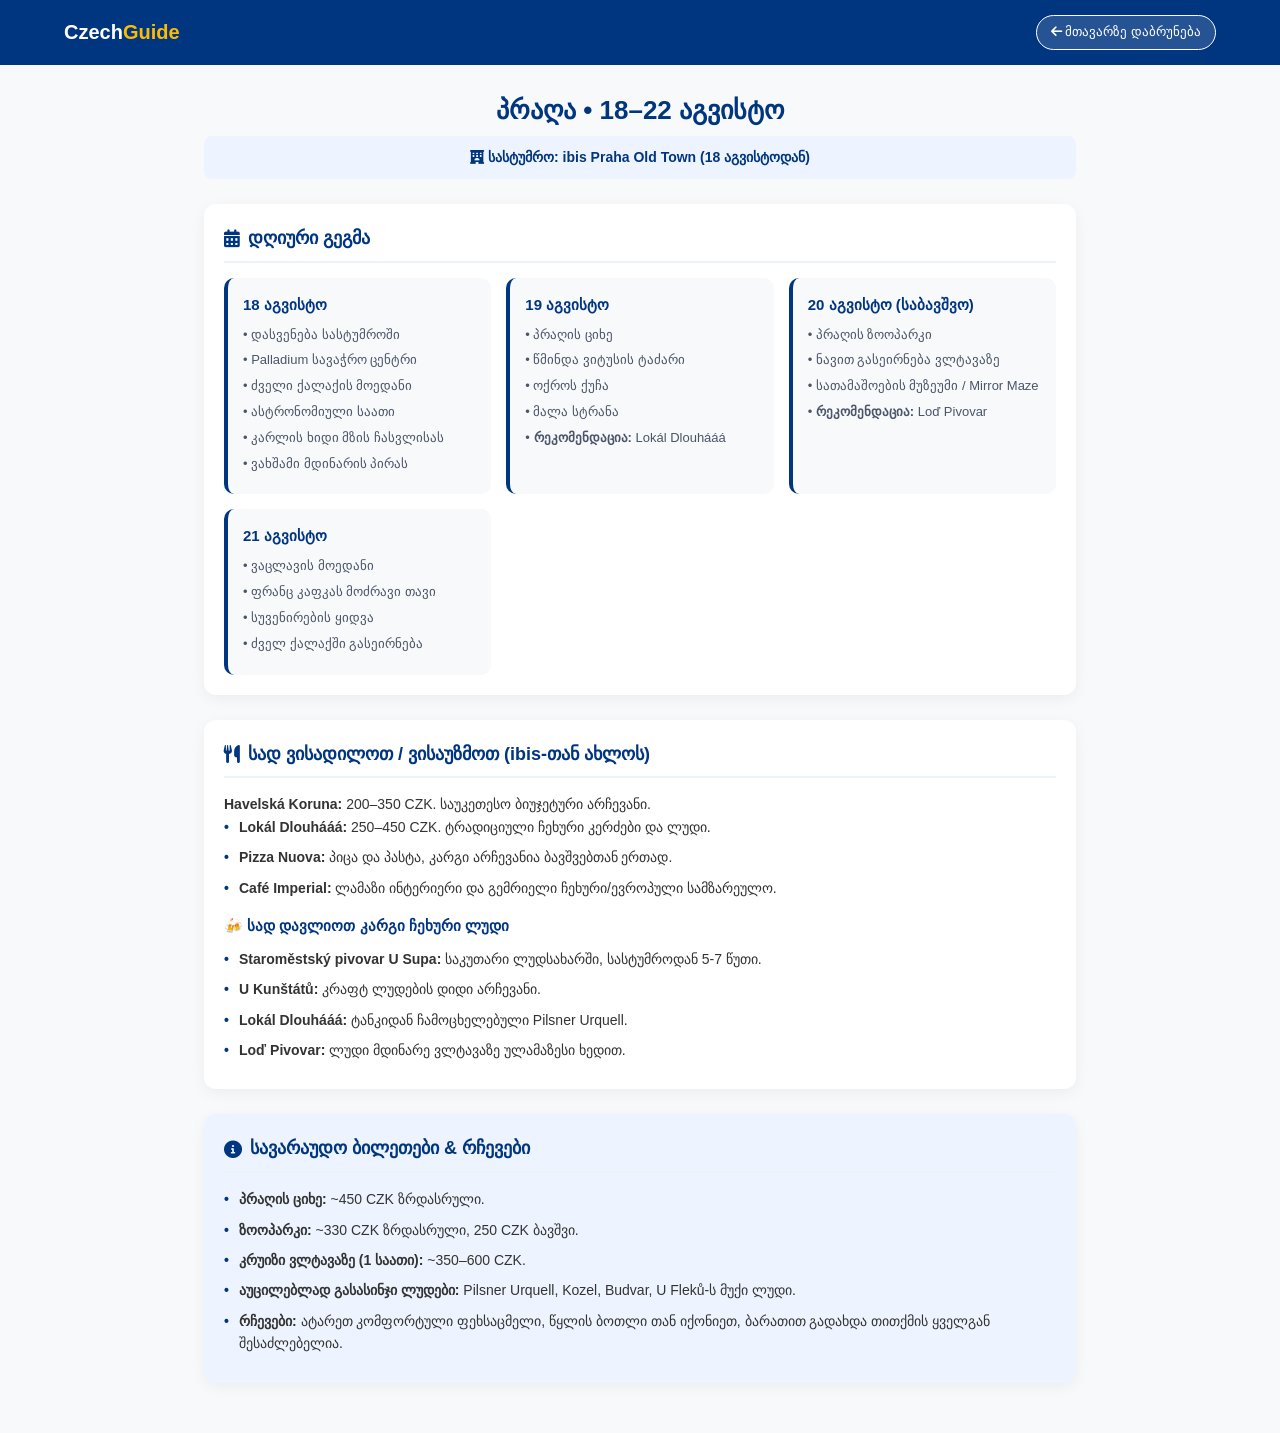
==== templates/itinerary.html @ fffee2aa "Create itinerary.html" ====
<!DOCTYPE html>
<html lang="ka">
<head>
    <meta charset="UTF-8">
    <meta name="viewport" content="width=device-width, initial-scale=1.0">
    <title>პრაღა • 18–22 აგვისტოს გეგმა</title>
    <link rel="stylesheet" href="https://cdnjs.cloudflare.com/ajax/libs/font-awesome/6.0.0/css/all.min.css">
    
    <style>
        * {
            margin: 0;
            padding: 0;
            box-sizing: border-box;
            font-family: BlinkMacSystemFont, -apple-system, Roboto, 'Segoe UI', Tahoma, Geneva, Verdana, sans-serif;
        }

        body {
            background-color: #f8f9fa;
            color: #333;
            line-height: 1.6;
        }

        header {
            background-color: #003580;
            padding: 15px 5%;
            display: flex;
            justify-content: space-between;
            align-items: center;
            color: white;
            position: sticky;
            top: 0;
            z-index: 100;
        }

        .logo {
            font-size: 20px;
            font-weight: bold;
            color: #ffffff;
            text-decoration: none;
        }

        .logo span {
            color: #febb02;
        }

        .back-btn {
            color: white;
            text-decoration: none;
            background: rgba(255,255,255,0.15);
            padding: 6px 14px;
            border-radius: 20px;
            font-size: 13px;
            border: 1px solid white;
        }

        .container {
            padding: 25px 5%;
            max-width: 1000px;
            margin: 0 auto;
        }

        .page-title {
            text-align: center;
            color: #003580;
            margin-bottom: 5px;
            font-size: 26px;
        }

        .hotel-badge {
            text-align: center;
            background: #eef4ff;
            color: #003580;
            padding: 10px;
            border-radius: 8px;
            font-weight: bold;
            margin-bottom: 25px;
            font-size: 14px;
        }

        .section-box {
            background: white;
            border-radius: 12px;
            padding: 20px;
            margin-bottom: 25px;
            box-shadow: 0 4px 15px rgba(0,0,0,0.05);
        }

        .section-box h3 {
            color: #003580;
            border-bottom: 2px solid #edf2f7;
            padding-bottom: 8px;
            margin-bottom: 15px;
            font-size: 18px;
            display: flex;
            align-items: center;
            gap: 8px;
        }

        .day-grid {
            display: grid;
            grid-template-columns: repeat(auto-fit, minmax(220px, 1fr));
            gap: 15px;
        }

        .day-card {
            background: #f8f9fa;
            padding: 15px;
            border-radius: 10px;
            border-left: 4px solid #003580;
        }

        .day-card h4 {
            color: #003580;
            margin-bottom: 8px;
            font-size: 15px;
        }

        .day-card ul {
            list-style: none;
            font-size: 13px;
            color: #4a5568;
        }

        .day-card ul li {
            margin-bottom: 5px;
        }

        .list-styled {
            list-style: none;
            font-size: 14px;
        }

        .list-styled li {
            margin-bottom: 8px;
            padding-left: 15px;
            position: relative;
        }

        .list-styled li::before {
            content: "•";
            color: #003580;
            font-weight: bold;
            position: absolute;
            left: 0;
        }

        @media (max-width: 600px) {
            .container { padding: 15px 12px; }
            .page-title { font-size: 20px; }
            .section-box { padding: 15px; }
        }
    </style>
</head>
<body>

    <header>
        <a href="/" class="logo">Czech<span>Guide</span></a>
        <a href="/" class="back-btn"><i class="fa-solid fa-arrow-left"></i> მთავარზე დაბრუნება</a>
    </header>

    <div class="container">
        <h1 class="page-title">პრაღა • 18–22 აგვისტო</h1>
        <div class="hotel-badge">
            <i class="fa-solid fa-hotel"></i> სასტუმრო: ibis Praha Old Town (18 აგვისტოდან)
        </div>

        <!-- 1. დღიური მარშრუტი -->
        <div class="section-box">
            <h3><i class="fa-solid fa-calendar-days"></i> დღიური გეგმა</h3>
            <div class="day-grid">
                <div class="day-card">
                    <h4>18 აგვისტო</h4>
                    <ul>
                        <li>• დასვენება სასტუმროში</li>
                        <li>• Palladium სავაჭრო ცენტრი</li>
                        <li>• ძველი ქალაქის მოედანი</li>
                        <li>• ასტრონომიული საათი</li>
                        <li>• კარლის ხიდი მზის ჩასვლისას</li>
                        <li>• ვახშამი მდინარის პირას</li>
                    </ul>
                </div>

                <div class="day-card">
                    <h4>19 აგვისტო</h4>
                    <ul>
                        <li>• პრაღის ციხე</li>
                        <li>• წმინდა ვიტუსის ტაძარი</li>
                        <li>• ოქროს ქუჩა</li>
                        <li>• მალა სტრანა</li>
                        <li>• <b>რეკომენდაცია:</b> Lokál Dlouhááá</li>
                    </ul>
                </div>

                <div class="day-card">
                    <h4>20 აგვისტო (საბავშვო)</h4>
                    <ul>
                        <li>• პრაღის ზოოპარკი</li>
                        <li>• ნავით გასეირნება ვლტავაზე</li>
                        <li>• სათამაშოების მუზეუმი / Mirror Maze</li>
                        <li>• <b>რეკომენდაცია:</b> Loď Pivovar</li>
                    </ul>
                </div>

                <div class="day-card">
                    <h4>21 აგვისტო</h4>
                    <ul>
                        <li>• ვაცლავის მოედანი</li>
                        <li>• ფრანც კაფკას მოძრავი თავი</li>
                        <li>• სუვენირების ყიდვა</li>
                        <li>• ძველ ქალაქში გასეირნება</li>
                    </ul>
                </div>
            </div>
        </div>

        <!-- 2. კვება და ლუდი -->
        <div class="section-box">
            <h3><i class="fa-solid fa-utensils"></i> სად ვისადილოთ / ვისაუზმოთ (ibis-თან ახლოს)</h3>
            <ul class="list-styled">
                <td><b>Havelská Koruna:</b> 200–350 CZK. საუკეთესო ბიუჯეტური არჩევანი.</td>
                <li><b>Lokál Dlouhááá:</b> 250–450 CZK. ტრადიციული ჩეხური კერძები და ლუდი.</li>
                <li><b>Pizza Nuova:</b> პიცა და პასტა, კარგი არჩევანია ბავშვებთან ერთად.</li>
                <li><b>Café Imperial:</b> ლამაზი ინტერიერი და გემრიელი ჩეხური/ევროპული სამზარეულო.</li>
            </ul>

            <h4 style="margin: 15px 0 10px 0; color: #003580; font-size: 15px;">🍻 სად დავლიოთ კარგი ჩეხური ლუდი</h4>
            <ul class="list-styled">
                <li><b>Staroměstský pivovar U Supa:</b> საკუთარი ლუდსახარში, სასტუმროდან 5-7 წუთი.</li>
                <li><b>U Kunštátů:</b> კრაფტ ლუდების დიდი არჩევანი.</li>
                <li><b>Lokál Dlouhááá:</b> ტანკიდან ჩამოცხელებული Pilsner Urquell.</li>
                <li><b>Loď Pivovar:</b> ლუდი მდინარე ვლტავაზე ულამაზესი ხედით.</li>
            </ul>
        </div>

        <!-- 3. ბილეთები და რჩევები -->
        <div class="section-box" style="background: #eef4ff;">
            <h3><i class="fa-solid fa-circle-info"></i> სავარაუდო ბილეთები & რჩევები</h3>
            <ul class="list-styled">
                <li><b>პრაღის ციხე:</b> ~450 CZK ზრდასრული.</li>
                <li><b>ზოოპარკი:</b> ~330 CZK ზრდასრული, 250 CZK ბავშვი.</li>
                <li><b>კრუიზი ვლტავაზე (1 საათი):</b> ~350–600 CZK.</li>
                <li><b>აუცილებლად გასასინჯი ლუდები:</b> Pilsner Urquell, Kozel, Budvar, U Fleků-ს მუქი ლუდი.</li>
                <li><b>რჩევები:</b> ატარეთ კომფორტული ფეხსაცმელი, წყლის ბოთლი თან იქონიეთ, ბარათით გადახდა თითქმის ყველგან შესაძლებელია.</li>
            </ul>
        </div>
    </div>

</body>
</html>
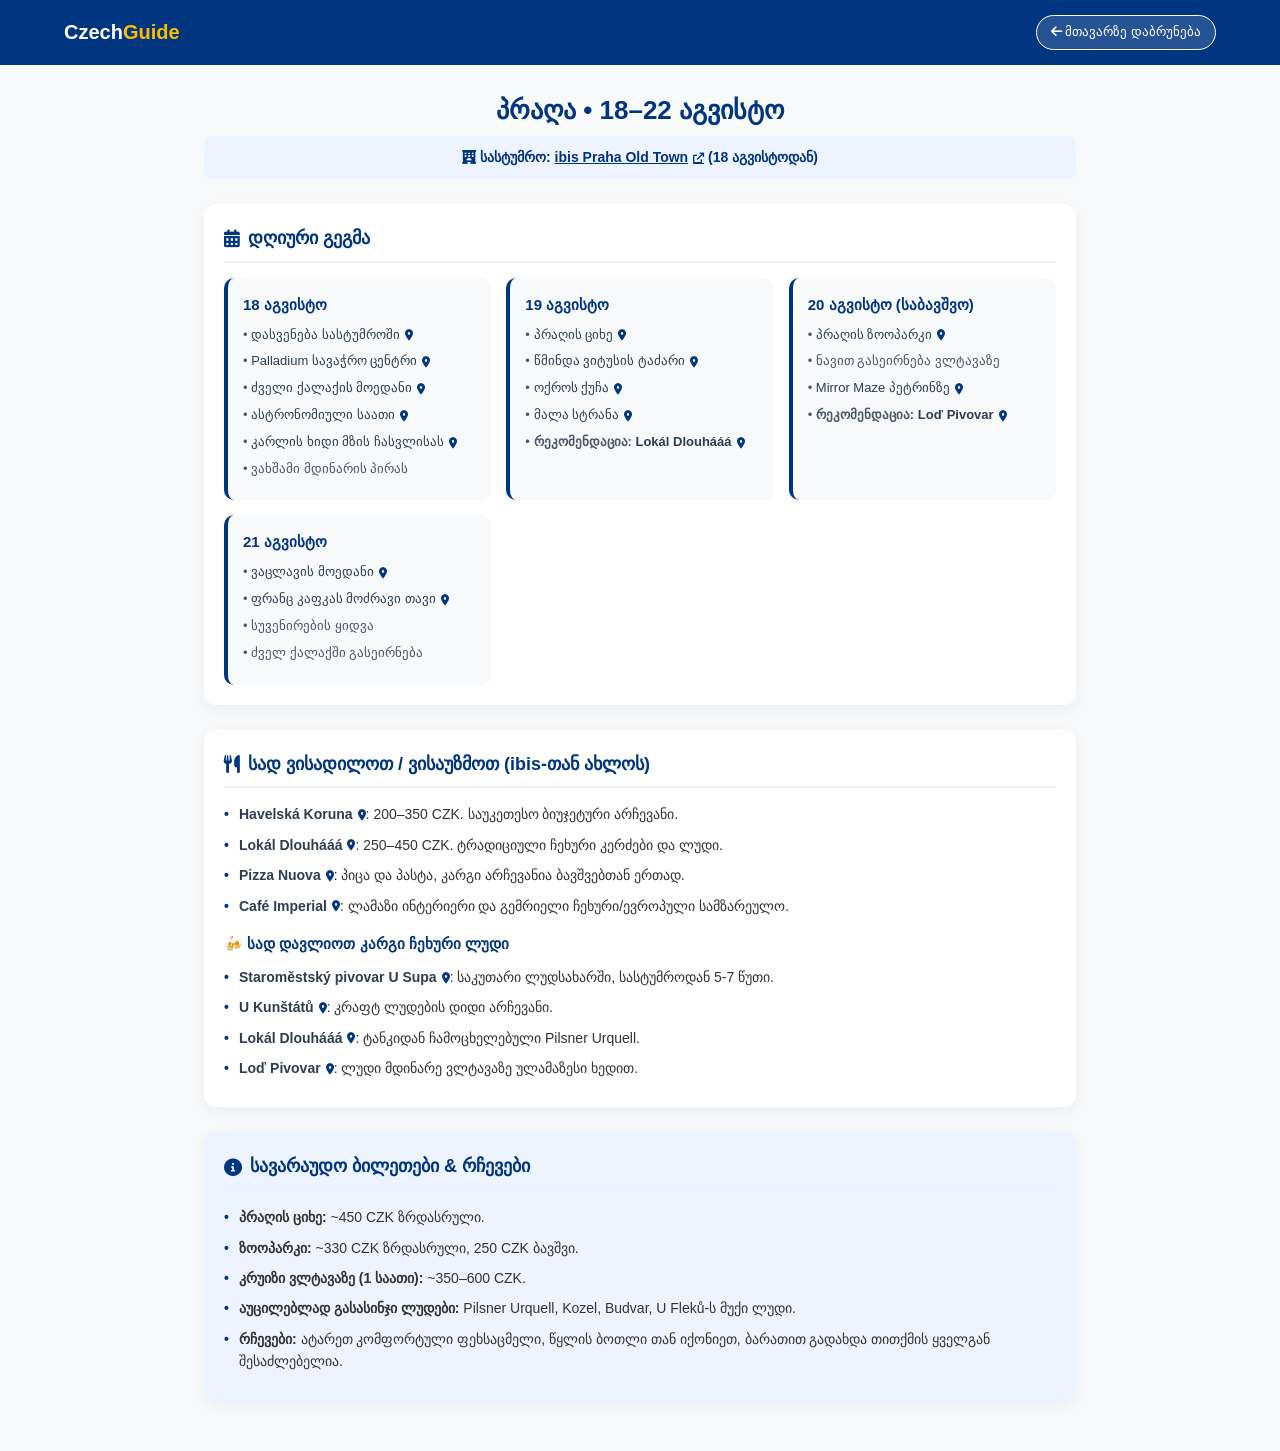
==== commit 54f29e79: "Update itinerary.html" ====
--- a/templates/itinerary.html
+++ b/templates/itinerary.html
@@ -51,6 +51,11 @@
             border-radius: 20px;
             font-size: 13px;
             border: 1px solid white;
+            transition: background 0.2s ease;
+        }
+
+        .back-btn:hover {
+            background: rgba(255,255,255,0.25);
         }
 
         .container {
@@ -75,6 +80,11 @@
             font-weight: bold;
             margin-bottom: 25px;
             font-size: 14px;
+        }
+
+        .hotel-badge a {
+            color: #003580;
+            text-decoration: underline;
         }
 
         .section-box {
@@ -122,7 +132,27 @@
         }
 
         .day-card ul li {
-            margin-bottom: 5px;
+            margin-bottom: 6px;
+        }
+
+        /* Google Maps ლინკების სტილი */
+        .map-item {
+            color: #2c3e50;
+            text-decoration: none;
+            transition: color 0.2s ease;
+            display: inline-flex;
+            align-items: center;
+            gap: 5px;
+        }
+
+        .map-item:hover {
+            color: #003580;
+            text-decoration: underline;
+        }
+
+        .map-item i {
+            font-size: 11px;
+            color: #003580;
         }
 
         .list-styled {
@@ -161,51 +191,58 @@
     <div class="container">
         <h1 class="page-title">პრაღა • 18–22 აგვისტო</h1>
         <div class="hotel-badge">
-            <i class="fa-solid fa-hotel"></i> სასტუმრო: ibis Praha Old Town (18 აგვისტოდან)
-        </div>
-
-        <!-- 1. დღიური მარშრუტი -->
+            <i class="fa-solid fa-hotel"></i> სასტუმრო: 
+            <a href="https://www.google.com/maps/search/?api=1&query=ibis+Praha+Old+Town" target="_blank" class="map-item">
+                ibis Praha Old Town <i class="fa-solid fa-arrow-up-right-from-square"></i>
+            </a> (18 აგვისტოდან)
+        </div>
+
+        <!-- 1. დღიური მარშრუტი Google Maps ლინკებით -->
         <div class="section-box">
             <h3><i class="fa-solid fa-calendar-days"></i> დღიური გეგმა</h3>
             <div class="day-grid">
+                <!-- 18 აგვისტო -->
                 <div class="day-card">
                     <h4>18 აგვისტო</h4>
                     <ul>
-                        <li>• დასვენება სასტუმროში</li>
-                        <li>• Palladium სავაჭრო ცენტრი</li>
-                        <li>• ძველი ქალაქის მოედანი</li>
-                        <li>• ასტრონომიული საათი</li>
-                        <li>• კარლის ხიდი მზის ჩასვლისას</li>
+                        <li>• <a href="https://www.google.com/maps/search/?api=1&query=ibis+Praha+Old+Town" target="_blank" class="map-item">დასვენება სასტუმროში <i class="fa-solid fa-location-dot"></i></a></li>
+                        <li>• <a href="https://www.google.com/maps/search/?api=1&query=Palladium+Prague" target="_blank" class="map-item">Palladium სავაჭრო ცენტრი <i class="fa-solid fa-location-dot"></i></a></li>
+                        <li>• <a href="https://www.google.com/maps/search/?api=1&query=Old+Town+Square+Prague" target="_blank" class="map-item">ძველი ქალაქის მოედანი <i class="fa-solid fa-location-dot"></i></a></li>
+                        <li>• <a href="https://www.google.com/maps/search/?api=1&query=Astronomical+Clock+Prague" target="_blank" class="map-item">ასტრონომიული საათი <i class="fa-solid fa-location-dot"></i></a></li>
+                        <li>• <a href="https://www.google.com/maps/search/?api=1&query=Charles+Bridge+Prague" target="_blank" class="map-item">კარლის ხიდი მზის ჩასვლისას <i class="fa-solid fa-location-dot"></i></a></li>
                         <li>• ვახშამი მდინარის პირას</li>
                     </ul>
                 </div>
 
+                <!-- 19 აგვისტო -->
                 <div class="day-card">
                     <h4>19 აგვისტო</h4>
                     <ul>
-                        <li>• პრაღის ციხე</li>
-                        <li>• წმინდა ვიტუსის ტაძარი</li>
-                        <li>• ოქროს ქუჩა</li>
-                        <li>• მალა სტრანა</li>
-                        <li>• <b>რეკომენდაცია:</b> Lokál Dlouhááá</li>
-                    </ul>
-                </div>
-
+                        <li>• <a href="https://www.google.com/maps/search/?api=1&query=Prague+Castle" target="_blank" class="map-item">პრაღის ციხე <i class="fa-solid fa-location-dot"></i></a></li>
+                        <li>• <a href="https://www.google.com/maps/search/?api=1&query=St.+Vitus+Cathedral+Prague" target="_blank" class="map-item">წმინდა ვიტუსის ტაძარი <i class="fa-solid fa-location-dot"></i></a></li>
+                        <li>• <a href="https://www.google.com/maps/search/?api=1&query=Golden+Lane+Prague" target="_blank" class="map-item">ოქროს ქუჩა <i class="fa-solid fa-location-dot"></i></a></li>
+                        <li>• <a href="https://www.google.com/maps/search/?api=1&query=Mala+Strana+Prague" target="_blank" class="map-item">მალა სტრანა <i class="fa-solid fa-location-dot"></i></a></li>
+                        <li>• <b>რეკომენდაცია:</b> <a href="https://www.google.com/maps/search/?api=1&query=Lokal+Dlouhaa+Prague" target="_blank" class="map-item"><b>Lokál Dlouhááá</b> <i class="fa-solid fa-location-dot"></i></a></li>
+                    </ul>
+                </div>
+
+                <!-- 20 აგვისტო -->
                 <div class="day-card">
                     <h4>20 აგვისტო (საბავშვო)</h4>
                     <ul>
-                        <li>• პრაღის ზოოპარკი</li>
+                        <li>• <a href="https://www.google.com/maps/search/?api=1&query=Prague+Zoo" target="_blank" class="map-item">პრაღის ზოოპარკი <i class="fa-solid fa-location-dot"></i></a></li>
                         <li>• ნავით გასეირნება ვლტავაზე</li>
-                        <li>• სათამაშოების მუზეუმი / Mirror Maze</li>
-                        <li>• <b>რეკომენდაცია:</b> Loď Pivovar</li>
-                    </ul>
-                </div>
-
+                        <li>• <a href="https://www.google.com/maps/search/?api=1&query=Petrin+Mirror+Maze+Prague" target="_blank" class="map-item">Mirror Maze პეტრინზე <i class="fa-solid fa-location-dot"></i></a></li>
+                        <li>• <b>რეკომენდაცია:</b> <a href="https://www.google.com/maps/search/?api=1&query=Lod+Pivovar+Prague" target="_blank" class="map-item"><b>Loď Pivovar</b> <i class="fa-solid fa-location-dot"></i></a></li>
+                    </ul>
+                </div>
+
+                <!-- 21 აგვისტო -->
                 <div class="day-card">
                     <h4>21 აგვისტო</h4>
                     <ul>
-                        <li>• ვაცლავის მოედანი</li>
-                        <li>• ფრანც კაფკას მოძრავი თავი</li>
+                        <li>• <a href="https://www.google.com/maps/search/?api=1&query=Wenceslas+Square+Prague" target="_blank" class="map-item">ვაცლავის მოედანი <i class="fa-solid fa-location-dot"></i></a></li>
+                        <li>• <a href="https://www.google.com/maps/search/?api=1&query=Franz+Kafka+-+Rotating+Head+Prague" target="_blank" class="map-item">ფრანც კაფკას მოძრავი თავი <i class="fa-solid fa-location-dot"></i></a></li>
                         <li>• სუვენირების ყიდვა</li>
                         <li>• ძველ ქალაქში გასეირნება</li>
                     </ul>
@@ -217,18 +254,18 @@
         <div class="section-box">
             <h3><i class="fa-solid fa-utensils"></i> სად ვისადილოთ / ვისაუზმოთ (ibis-თან ახლოს)</h3>
             <ul class="list-styled">
-                <td><b>Havelská Koruna:</b> 200–350 CZK. საუკეთესო ბიუჯეტური არჩევანი.</td>
-                <li><b>Lokál Dlouhááá:</b> 250–450 CZK. ტრადიციული ჩეხური კერძები და ლუდი.</li>
-                <li><b>Pizza Nuova:</b> პიცა და პასტა, კარგი არჩევანია ბავშვებთან ერთად.</li>
-                <li><b>Café Imperial:</b> ლამაზი ინტერიერი და გემრიელი ჩეხური/ევროპული სამზარეულო.</li>
+                <li><a href="https://www.google.com/maps/search/?api=1&query=Havelska+Koruna+Prague" target="_blank" class="map-item"><b>Havelská Koruna</b> <i class="fa-solid fa-location-dot"></i></a>: 200–350 CZK. საუკეთესო ბიუჯეტური არჩევანი.</li>
+                <li><a href="https://www.google.com/maps/search/?api=1&query=Lokal+Dlouhaa+Prague" target="_blank" class="map-item"><b>Lokál Dlouhááá</b> <i class="fa-solid fa-location-dot"></i></a>: 250–450 CZK. ტრადიციული ჩეხური კერძები და ლუდი.</li>
+                <li><a href="https://www.google.com/maps/search/?api=1&query=Pizza+Nuova+Prague" target="_blank" class="map-item"><b>Pizza Nuova</b> <i class="fa-solid fa-location-dot"></i></a>: პიცა და პასტა, კარგი არჩევანია ბავშვებთან ერთად.</li>
+                <li><a href="https://www.google.com/maps/search/?api=1&query=Cafe+Imperial+Prague" target="_blank" class="map-item"><b>Café Imperial</b> <i class="fa-solid fa-location-dot"></i></a>: ლამაზი ინტერიერი და გემრიელი ჩეხური/ევროპული სამზარეულო.</li>
             </ul>
 
             <h4 style="margin: 15px 0 10px 0; color: #003580; font-size: 15px;">🍻 სად დავლიოთ კარგი ჩეხური ლუდი</h4>
             <ul class="list-styled">
-                <li><b>Staroměstský pivovar U Supa:</b> საკუთარი ლუდსახარში, სასტუმროდან 5-7 წუთი.</li>
-                <li><b>U Kunštátů:</b> კრაფტ ლუდების დიდი არჩევანი.</li>
-                <li><b>Lokál Dlouhááá:</b> ტანკიდან ჩამოცხელებული Pilsner Urquell.</li>
-                <li><b>Loď Pivovar:</b> ლუდი მდინარე ვლტავაზე ულამაზესი ხედით.</li>
+                <li><a href="https://www.google.com/maps/search/?api=1&query=U+Supa+Prague" target="_blank" class="map-item"><b>Staroměstský pivovar U Supa</b> <i class="fa-solid fa-location-dot"></i></a>: საკუთარი ლუდსახარში, სასტუმროდან 5-7 წუთი.</li>
+                <li><a href="https://www.google.com/maps/search/?api=1&query=U+Kunstatu+Prague" target="_blank" class="map-item"><b>U Kunštátů</b> <i class="fa-solid fa-location-dot"></i></a>: კრაფტ ლუდების დიდი არჩევანი.</li>
+                <li><a href="https://www.google.com/maps/search/?api=1&query=Lokal+Dlouhaa+Prague" target="_blank" class="map-item"><b>Lokál Dlouhááá</b> <i class="fa-solid fa-location-dot"></i></a>: ტანკიდან ჩამოცხელებული Pilsner Urquell.</li>
+                <li><a href="https://www.google.com/maps/search/?api=1&query=Lod+Pivovar+Prague" target="_blank" class="map-item"><b>Loď Pivovar</b> <i class="fa-solid fa-location-dot"></i></a>: ლუდი მდინარე ვლტავაზე ულამაზესი ხედით.</li>
             </ul>
         </div>
 
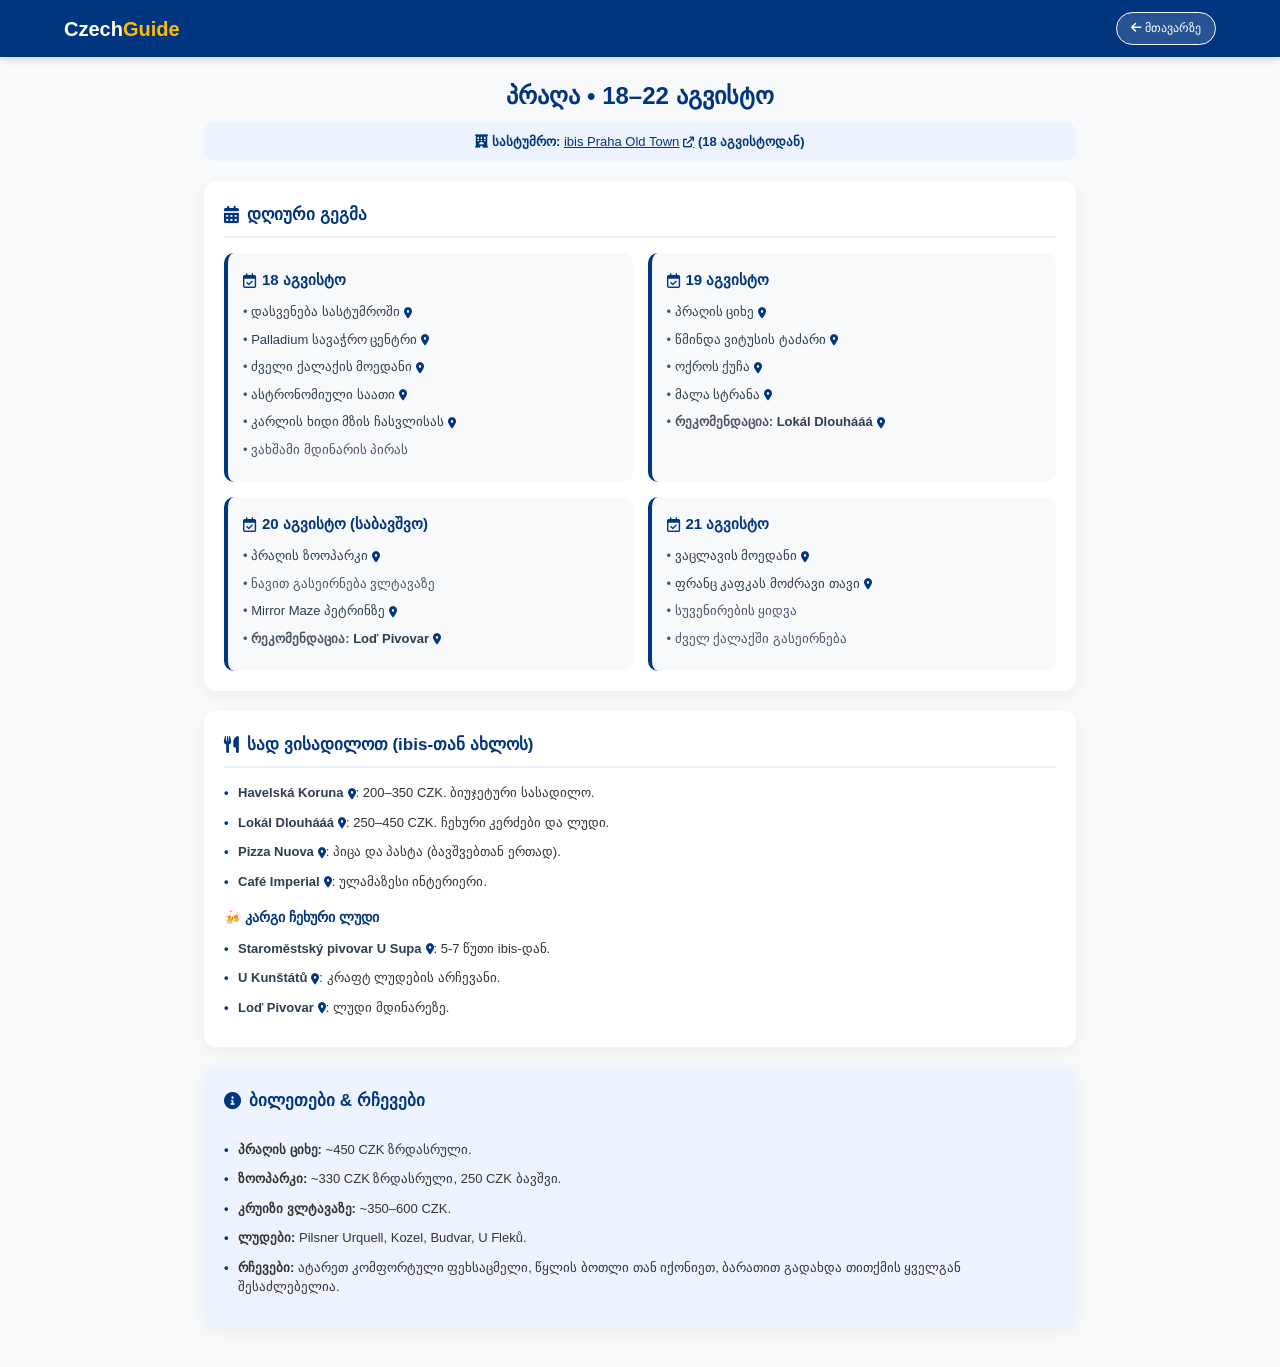
==== commit 333a1aac: "Update itinerary.html" ====
--- a/templates/itinerary.html
+++ b/templates/itinerary.html
@@ -22,7 +22,7 @@
 
         header {
             background-color: #003580;
-            padding: 15px 5%;
+            padding: 12px 5%;
             display: flex;
             justify-content: space-between;
             align-items: center;
@@ -30,6 +30,7 @@
             position: sticky;
             top: 0;
             z-index: 100;
+            box-shadow: 0 2px 8px rgba(0,0,0,0.15);
         }
 
         .logo {
@@ -49,9 +50,10 @@
             background: rgba(255,255,255,0.15);
             padding: 6px 14px;
             border-radius: 20px;
-            font-size: 13px;
+            font-size: 12px;
             border: 1px solid white;
             transition: background 0.2s ease;
+            white-space: nowrap;
         }
 
         .back-btn:hover {
@@ -59,7 +61,7 @@
         }
 
         .container {
-            padding: 25px 5%;
+            padding: 20px 5%;
             max-width: 1000px;
             margin: 0 auto;
         }
@@ -67,19 +69,20 @@
         .page-title {
             text-align: center;
             color: #003580;
-            margin-bottom: 5px;
-            font-size: 26px;
+            margin-bottom: 6px;
+            font-size: 24px;
         }
 
         .hotel-badge {
             text-align: center;
             background: #eef4ff;
             color: #003580;
-            padding: 10px;
-            border-radius: 8px;
+            padding: 10px 15px;
+            border-radius: 10px;
             font-weight: bold;
-            margin-bottom: 25px;
-            font-size: 14px;
+            margin-bottom: 20px;
+            font-size: 13px;
+            line-height: 1.5;
         }
 
         .hotel-badge a {
@@ -91,7 +94,7 @@
             background: white;
             border-radius: 12px;
             padding: 20px;
-            margin-bottom: 25px;
+            margin-bottom: 20px;
             box-shadow: 0 4px 15px rgba(0,0,0,0.05);
         }
 
@@ -100,15 +103,16 @@
             border-bottom: 2px solid #edf2f7;
             padding-bottom: 8px;
             margin-bottom: 15px;
-            font-size: 18px;
+            font-size: 17px;
             display: flex;
             align-items: center;
             gap: 8px;
         }
 
+        /* Grid - დესკტოპზე 2 სვეტი, მობილურზე 1 */
         .day-grid {
             display: grid;
-            grid-template-columns: repeat(auto-fit, minmax(220px, 1fr));
+            grid-template-columns: repeat(2, 1fr);
             gap: 15px;
         }
 
@@ -121,8 +125,11 @@
 
         .day-card h4 {
             color: #003580;
-            margin-bottom: 8px;
+            margin-bottom: 10px;
             font-size: 15px;
+            display: flex;
+            align-items: center;
+            gap: 6px;
         }
 
         .day-card ul {
@@ -132,7 +139,8 @@
         }
 
         .day-card ul li {
-            margin-bottom: 6px;
+            margin-bottom: 8px;
+            line-height: 1.5;
         }
 
         /* Google Maps ლინკების სტილი */
@@ -142,7 +150,8 @@
             transition: color 0.2s ease;
             display: inline-flex;
             align-items: center;
-            gap: 5px;
+            gap: 4px;
+            font-weight: 500;
         }
 
         .map-item:hover {
@@ -157,13 +166,14 @@
 
         .list-styled {
             list-style: none;
-            font-size: 14px;
+            font-size: 13px;
         }
 
         .list-styled li {
-            margin-bottom: 8px;
-            padding-left: 15px;
+            margin-bottom: 10px;
+            padding-left: 14px;
             position: relative;
+            line-height: 1.5;
         }
 
         .list-styled li::before {
@@ -174,10 +184,70 @@
             left: 0;
         }
 
+        /* =========================================================
+           📱 MOBILE OPTIMIZATION (მობილურის ოპტიმიზაცია)
+           ========================================================= */
         @media (max-width: 600px) {
-            .container { padding: 15px 12px; }
-            .page-title { font-size: 20px; }
-            .section-box { padding: 15px; }
+            header {
+                padding: 10px 12px;
+            }
+
+            .logo {
+                font-size: 18px;
+            }
+
+            .back-btn {
+                padding: 5px 10px;
+                font-size: 11px;
+            }
+
+            .container {
+                padding: 15px 10px;
+            }
+
+            .page-title {
+                font-size: 20px;
+            }
+
+            .hotel-badge {
+                font-size: 12px;
+                padding: 8px;
+                margin-bottom: 15px;
+            }
+
+            .section-box {
+                padding: 14px;
+                margin-bottom: 15px;
+                border-radius: 10px;
+            }
+
+            .section-box h3 {
+                font-size: 15px;
+                margin-bottom: 12px;
+            }
+
+            /* მობილურზე 1 სვეტიანი განლაგება */
+            .day-grid {
+                grid-template-columns: 1fr;
+                gap: 12px;
+            }
+
+            .day-card {
+                padding: 12px;
+            }
+
+            .day-card h4 {
+                font-size: 14px;
+            }
+
+            .day-card ul li {
+                font-size: 12.5px;
+                margin-bottom: 6px;
+            }
+
+            .list-styled {
+                font-size: 12.5px;
+            }
         }
     </style>
 </head>
@@ -185,7 +255,7 @@
 
     <header>
         <a href="/" class="logo">Czech<span>Guide</span></a>
-        <a href="/" class="back-btn"><i class="fa-solid fa-arrow-left"></i> მთავარზე დაბრუნება</a>
+        <a href="/" class="back-btn"><i class="fa-solid fa-arrow-left"></i> მთავარზე</a>
     </header>
 
     <div class="container">
@@ -197,13 +267,13 @@
             </a> (18 აგვისტოდან)
         </div>
 
-        <!-- 1. დღიური მარშრუტი Google Maps ლინკებით -->
+        <!-- 1. დღიური მარშრუტი -->
         <div class="section-box">
             <h3><i class="fa-solid fa-calendar-days"></i> დღიური გეგმა</h3>
             <div class="day-grid">
                 <!-- 18 აგვისტო -->
                 <div class="day-card">
-                    <h4>18 აგვისტო</h4>
+                    <h4><i class="fa-regular fa-calendar-check"></i> 18 აგვისტო</h4>
                     <ul>
                         <li>• <a href="https://www.google.com/maps/search/?api=1&query=ibis+Praha+Old+Town" target="_blank" class="map-item">დასვენება სასტუმროში <i class="fa-solid fa-location-dot"></i></a></li>
                         <li>• <a href="https://www.google.com/maps/search/?api=1&query=Palladium+Prague" target="_blank" class="map-item">Palladium სავაჭრო ცენტრი <i class="fa-solid fa-location-dot"></i></a></li>
@@ -216,7 +286,7 @@
 
                 <!-- 19 აგვისტო -->
                 <div class="day-card">
-                    <h4>19 აგვისტო</h4>
+                    <h4><i class="fa-regular fa-calendar-check"></i> 19 აგვისტო</h4>
                     <ul>
                         <li>• <a href="https://www.google.com/maps/search/?api=1&query=Prague+Castle" target="_blank" class="map-item">პრაღის ციხე <i class="fa-solid fa-location-dot"></i></a></li>
                         <li>• <a href="https://www.google.com/maps/search/?api=1&query=St.+Vitus+Cathedral+Prague" target="_blank" class="map-item">წმინდა ვიტუსის ტაძარი <i class="fa-solid fa-location-dot"></i></a></li>
@@ -228,7 +298,7 @@
 
                 <!-- 20 აგვისტო -->
                 <div class="day-card">
-                    <h4>20 აგვისტო (საბავშვო)</h4>
+                    <h4><i class="fa-regular fa-calendar-check"></i> 20 აგვისტო (საბავშვო)</h4>
                     <ul>
                         <li>• <a href="https://www.google.com/maps/search/?api=1&query=Prague+Zoo" target="_blank" class="map-item">პრაღის ზოოპარკი <i class="fa-solid fa-location-dot"></i></a></li>
                         <li>• ნავით გასეირნება ვლტავაზე</li>
@@ -239,7 +309,7 @@
 
                 <!-- 21 აგვისტო -->
                 <div class="day-card">
-                    <h4>21 აგვისტო</h4>
+                    <h4><i class="fa-regular fa-calendar-check"></i> 21 აგვისტო</h4>
                     <ul>
                         <li>• <a href="https://www.google.com/maps/search/?api=1&query=Wenceslas+Square+Prague" target="_blank" class="map-item">ვაცლავის მოედანი <i class="fa-solid fa-location-dot"></i></a></li>
                         <li>• <a href="https://www.google.com/maps/search/?api=1&query=Franz+Kafka+-+Rotating+Head+Prague" target="_blank" class="map-item">ფრანც კაფკას მოძრავი თავი <i class="fa-solid fa-location-dot"></i></a></li>
@@ -252,31 +322,30 @@
 
         <!-- 2. კვება და ლუდი -->
         <div class="section-box">
-            <h3><i class="fa-solid fa-utensils"></i> სად ვისადილოთ / ვისაუზმოთ (ibis-თან ახლოს)</h3>
+            <h3><i class="fa-solid fa-utensils"></i> სად ვისადილოთ (ibis-თან ახლოს)</h3>
             <ul class="list-styled">
-                <li><a href="https://www.google.com/maps/search/?api=1&query=Havelska+Koruna+Prague" target="_blank" class="map-item"><b>Havelská Koruna</b> <i class="fa-solid fa-location-dot"></i></a>: 200–350 CZK. საუკეთესო ბიუჯეტური არჩევანი.</li>
-                <li><a href="https://www.google.com/maps/search/?api=1&query=Lokal+Dlouhaa+Prague" target="_blank" class="map-item"><b>Lokál Dlouhááá</b> <i class="fa-solid fa-location-dot"></i></a>: 250–450 CZK. ტრადიციული ჩეხური კერძები და ლუდი.</li>
-                <li><a href="https://www.google.com/maps/search/?api=1&query=Pizza+Nuova+Prague" target="_blank" class="map-item"><b>Pizza Nuova</b> <i class="fa-solid fa-location-dot"></i></a>: პიცა და პასტა, კარგი არჩევანია ბავშვებთან ერთად.</li>
-                <li><a href="https://www.google.com/maps/search/?api=1&query=Cafe+Imperial+Prague" target="_blank" class="map-item"><b>Café Imperial</b> <i class="fa-solid fa-location-dot"></i></a>: ლამაზი ინტერიერი და გემრიელი ჩეხური/ევროპული სამზარეულო.</li>
+                <li><a href="https://www.google.com/maps/search/?api=1&query=Havelska+Koruna+Prague" target="_blank" class="map-item"><b>Havelská Koruna</b> <i class="fa-solid fa-location-dot"></i></a>: 200–350 CZK. ბიუჯეტური სასადილო.</li>
+                <li><a href="https://www.google.com/maps/search/?api=1&query=Lokal+Dlouhaa+Prague" target="_blank" class="map-item"><b>Lokál Dlouhááá</b> <i class="fa-solid fa-location-dot"></i></a>: 250–450 CZK. ჩეხური კერძები და ლუდი.</li>
+                <li><a href="https://www.google.com/maps/search/?api=1&query=Pizza+Nuova+Prague" target="_blank" class="map-item"><b>Pizza Nuova</b> <i class="fa-solid fa-location-dot"></i></a>: პიცა და პასტა (ბავშვებთან ერთად).</li>
+                <li><a href="https://www.google.com/maps/search/?api=1&query=Cafe+Imperial+Prague" target="_blank" class="map-item"><b>Café Imperial</b> <i class="fa-solid fa-location-dot"></i></a>: ულამაზესი ინტერიერი.</li>
             </ul>
 
-            <h4 style="margin: 15px 0 10px 0; color: #003580; font-size: 15px;">🍻 სად დავლიოთ კარგი ჩეხური ლუდი</h4>
+            <h4 style="margin: 15px 0 10px 0; color: #003580; font-size: 14px;">🍻 კარგი ჩეხური ლუდი</h4>
             <ul class="list-styled">
-                <li><a href="https://www.google.com/maps/search/?api=1&query=U+Supa+Prague" target="_blank" class="map-item"><b>Staroměstský pivovar U Supa</b> <i class="fa-solid fa-location-dot"></i></a>: საკუთარი ლუდსახარში, სასტუმროდან 5-7 წუთი.</li>
-                <li><a href="https://www.google.com/maps/search/?api=1&query=U+Kunstatu+Prague" target="_blank" class="map-item"><b>U Kunštátů</b> <i class="fa-solid fa-location-dot"></i></a>: კრაფტ ლუდების დიდი არჩევანი.</li>
-                <li><a href="https://www.google.com/maps/search/?api=1&query=Lokal+Dlouhaa+Prague" target="_blank" class="map-item"><b>Lokál Dlouhááá</b> <i class="fa-solid fa-location-dot"></i></a>: ტანკიდან ჩამოცხელებული Pilsner Urquell.</li>
-                <li><a href="https://www.google.com/maps/search/?api=1&query=Lod+Pivovar+Prague" target="_blank" class="map-item"><b>Loď Pivovar</b> <i class="fa-solid fa-location-dot"></i></a>: ლუდი მდინარე ვლტავაზე ულამაზესი ხედით.</li>
+                <li><a href="https://www.google.com/maps/search/?api=1&query=U+Supa+Prague" target="_blank" class="map-item"><b>Staroměstský pivovar U Supa</b> <i class="fa-solid fa-location-dot"></i></a>: 5-7 წუთი ibis-დან.</li>
+                <li><a href="https://www.google.com/maps/search/?api=1&query=U+Kunstatu+Prague" target="_blank" class="map-item"><b>U Kunštátů</b> <i class="fa-solid fa-location-dot"></i></a>: კრაფტ ლუდების არჩევანი.</li>
+                <li><a href="https://www.google.com/maps/search/?api=1&query=Lod+Pivovar+Prague" target="_blank" class="map-item"><b>Loď Pivovar</b> <i class="fa-solid fa-location-dot"></i></a>: ლუდი მდინარეზე.</li>
             </ul>
         </div>
 
         <!-- 3. ბილეთები და რჩევები -->
         <div class="section-box" style="background: #eef4ff;">
-            <h3><i class="fa-solid fa-circle-info"></i> სავარაუდო ბილეთები & რჩევები</h3>
+            <h3><i class="fa-solid fa-circle-info"></i> ბილეთები & რჩევები</h3>
             <ul class="list-styled">
                 <li><b>პრაღის ციხე:</b> ~450 CZK ზრდასრული.</li>
                 <li><b>ზოოპარკი:</b> ~330 CZK ზრდასრული, 250 CZK ბავშვი.</li>
-                <li><b>კრუიზი ვლტავაზე (1 საათი):</b> ~350–600 CZK.</li>
-                <li><b>აუცილებლად გასასინჯი ლუდები:</b> Pilsner Urquell, Kozel, Budvar, U Fleků-ს მუქი ლუდი.</li>
+                <li><b>კრუიზი ვლტავაზე:</b> ~350–600 CZK.</li>
+                <li><b>ლუდები:</b> Pilsner Urquell, Kozel, Budvar, U Fleků.</li>
                 <li><b>რჩევები:</b> ატარეთ კომფორტული ფეხსაცმელი, წყლის ბოთლი თან იქონიეთ, ბარათით გადახდა თითქმის ყველგან შესაძლებელია.</li>
             </ul>
         </div>
